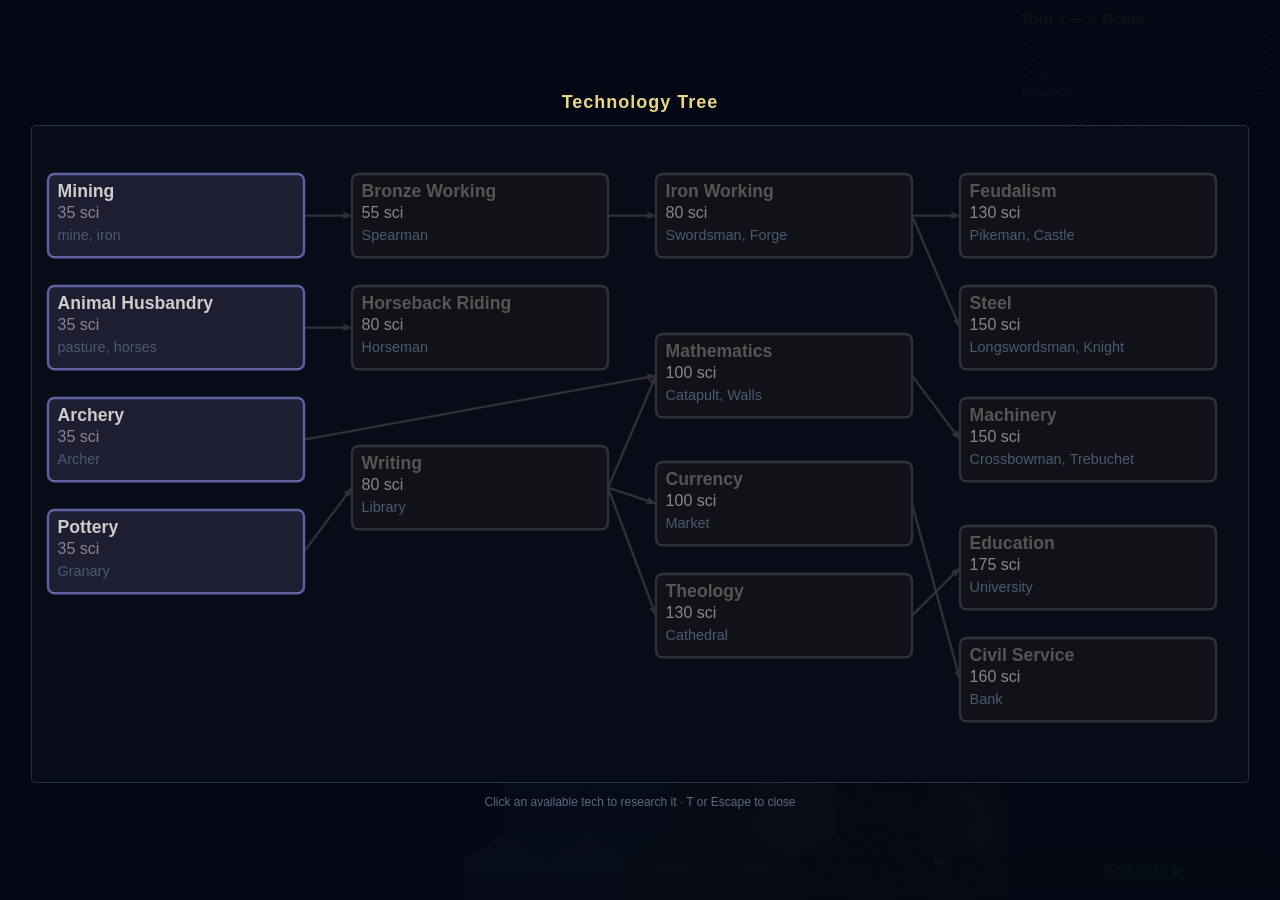
==== civ_lite_html/index.html @ fccb1517 "tech tree" ====
<!DOCTYPE html>
<html lang="en">
<head>
    <meta charset="UTF-8">
    <meta name="viewport" content="width=device-width, initial-scale=1.0">
    <title>Civ Lite</title>
    <style>
        * { margin: 0; padding: 0; box-sizing: border-box; }

        body {
            background: #0a0a1a;
            overflow: hidden;
            font-family: 'Segoe UI', Tahoma, sans-serif;
            display: flex;
            height: 100vh;
            color: #ccc;
        }

        /* ---- Canvas ---- */
        #game-canvas {
            flex: 1;
            display: block;
            cursor: grab;
            min-width: 0;
        }

        /* ---- Sidebar ---- */
        #sidebar {
            width: 272px;
            flex-shrink: 0;
            background: #111827;
            border-left: 1px solid #2a3040;
            display: flex;
            flex-direction: column;
            overflow-y: auto;
            overflow-x: hidden;
        }

        .panel {
            padding: 10px 12px;
            border-bottom: 1px solid #1e2840;
        }

        .panel-title {
            font-size: 13px;
            font-weight: 700;
            color: #e8d48b;
            margin-bottom: 5px;
            letter-spacing: 0.5px;
        }

        .stat-row {
            display: flex;
            justify-content: space-between;
            font-size: 12px;
            margin-bottom: 2px;
            color: #bbb;
        }
        .stat-row span { color: #eee; }

        /* Turn / civ header */
        #turn-label {
            font-size: 15px;
            font-weight: 700;
            color: #e8d48b;
            margin-bottom: 6px;
        }

        /* Progress bar */
        .pbar-wrap {
            background: #1a2030;
            border-radius: 3px;
            height: 7px;
            margin: 3px 0 5px;
            overflow: hidden;
        }
        .pbar-fill {
            height: 100%;
            border-radius: 3px;
            transition: width 0.2s;
        }

        /* Action buttons */
        .action-grid {
            display: grid;
            grid-template-columns: 1fr 1fr;
            gap: 4px;
            margin-top: 6px;
        }

        button {
            background: #1e2d40;
            border: 1px solid #2e4060;
            border-radius: 4px;
            color: #ccc;
            font-size: 12px;
            padding: 5px 8px;
            cursor: pointer;
            text-align: center;
            transition: background 0.15s;
        }
        button:hover:not(:disabled) { background: #2a3f5a; color: #fff; }
        button:disabled { opacity: 0.35; cursor: default; }
        button.primary {
            background: #1e3d1e;
            border-color: #2e5a2e;
            color: #8fe88f;
        }
        button.primary:hover:not(:disabled) { background: #28502a; }
        button.danger {
            background: #3d1e1e;
            border-color: #5a2e2e;
            color: #e88f8f;
        }

        /* End turn */
        #end-turn-btn {
            width: 100%;
            padding: 10px;
            font-size: 14px;
            font-weight: 700;
            background: #1a3a2a;
            border-color: #2a5a3a;
            color: #6ed48a;
            letter-spacing: 0.5px;
        }
        #end-turn-btn:hover { background: #224a34; }

        /* Production list */
        .prod-item {
            display: flex;
            justify-content: space-between;
            align-items: center;
            padding: 4px 6px;
            border-radius: 3px;
            margin-bottom: 2px;
            cursor: pointer;
            font-size: 12px;
            background: #161e2e;
            border: 1px solid transparent;
        }
        .prod-item:hover { background: #1e2a40; border-color: #3a4a60; }
        .prod-item.active { border-color: #e8d48b; background: #1e2820; }
        .prod-item .cost { color: #e8d48b; font-size: 11px; }

        /* Messages */
        #msg-text {
            font-size: 12px;
            color: #e8c87a;
            line-height: 1.5;
        }

        /* Tooltip */
        #tooltip {
            position: fixed;
            background: rgba(0,0,0,0.85);
            color: #eee;
            font-size: 12px;
            padding: 5px 9px;
            border-radius: 4px;
            border: 1px solid #444;
            pointer-events: none;
            display: none;
            white-space: pre;
            line-height: 1.6;
            z-index: 10;
        }

        /* Hidden utility */
        .hidden { display: none !important; }

        /* Separator label */
        .section-label {
            font-size: 10px;
            text-transform: uppercase;
            letter-spacing: 0.8px;
            color: #5a6a80;
            margin: 4px 0 3px;
        }

        /* Civ color dot */
        .civ-dot {
            display: inline-block;
            width: 8px; height: 8px;
            border-radius: 50%;
            margin-right: 5px;
            vertical-align: middle;
        }

        #seed-row {
            display: flex; gap: 5px; align-items: center; margin-top: 6px;
        }
        #seed-input {
            width: 60px; background: rgba(0,0,0,0.4); border: 1px solid #333;
            border-radius: 3px; color: #eee; font-size: 11px; padding: 2px 5px;
        }
        #new-map-btn { font-size: 11px; padding: 3px 6px; }

        /* Scrollable list inside panel */
        .scroll-list { max-height: 180px; overflow-y: auto; }

        /* Tech tree overlay */
        #tech-overlay {
            position: fixed; inset: 0; z-index: 200;
            background: rgba(5,8,20,0.96);
            display: flex; align-items: center; justify-content: center;
            flex-direction: column;
        }
        #tech-overlay.hidden { display: none; }
        #tech-overlay-inner { display: flex; flex-direction: column; align-items: center; gap: 12px; }
        #tech-overlay-title { color: #e8d48b; font-size: 18px; font-weight: 700; letter-spacing: 1px; }
        #tech-overlay-hint { color: #5a6a80; font-size: 12px; }
        #tech-tree-canvas { border: 1px solid #2a3040; border-radius: 4px; cursor: pointer; }
    </style>
</head>
<body>

<canvas id="game-canvas"></canvas>

<div id="tech-overlay" class="hidden">
    <div id="tech-overlay-inner">
        <div id="tech-overlay-title">Technology Tree</div>
        <canvas id="tech-tree-canvas"></canvas>
        <div id="tech-overlay-hint">Click an available tech to research it · T or Escape to close</div>
    </div>
</div>

<!-- ============================================================ -->
<!-- Sidebar                                                       -->
<!-- ============================================================ -->
<aside id="sidebar">

    <!-- Civ / turn info -->
    <div class="panel" id="civ-panel">
        <div id="turn-label">Turn 1</div>
        <div class="stat-row">
            Gold <span id="stat-gold">0</span>
        </div>
        <div class="stat-row">
            Science <span id="stat-sci">0</span>
        </div>
        <div class="stat-row">
            Culture <span id="stat-culture">0</span>
        </div>
        <div style="margin-top:6px">
            <div class="stat-row">
                Research: <span id="stat-research">—</span>
            </div>
            <div class="pbar-wrap">
                <div class="pbar-fill" id="research-bar" style="width:0%;background:#5080d0"></div>
            </div>
        </div>
        <!-- New map controls -->
        <div id="seed-row">
            <label style="font-size:11px;color:#5a6a80">Seed</label>
            <input id="seed-input" type="number" value="0">
            <button id="new-map-btn">New Game</button>
        </div>
    </div>

    <!-- Selected unit -->
    <div class="panel hidden" id="unit-panel">
        <div class="panel-title" id="unit-title">Unit</div>
        <div class="stat-row">HP <span id="unit-hp"></span></div>
        <div class="pbar-wrap">
            <div class="pbar-fill" id="unit-hp-bar" style="width:100%;background:#4c4"></div>
        </div>
        <div class="stat-row">Moves <span id="unit-moves"></span></div>
        <div class="stat-row">XP <span id="unit-xp"></span></div>
        <div class="stat-row hidden" id="unit-build-row">Building <span id="unit-build"></span></div>
        <div class="action-grid" id="unit-actions"></div>
    </div>

    <!-- Selected city -->
    <div class="panel hidden" id="city-panel">
        <div class="panel-title" id="city-title">City</div>
        <div class="stat-row">Population <span id="city-pop"></span></div>
        <div class="stat-row">HP <span id="city-hp"></span></div>
        <div class="pbar-wrap">
            <div class="pbar-fill" id="city-hp-bar" style="width:100%;background:#5080d0"></div>
        </div>
        <div class="stat-row">Food <span id="city-food"></span></div>
        <div class="pbar-wrap">
            <div class="pbar-fill" id="city-food-bar" style="width:0%;background:#4c4"></div>
        </div>
        <div style="margin-top:6px">
            <div class="stat-row">Yields: <span id="city-yields"></span></div>
        </div>
        <div style="margin-top:8px">
            <div class="section-label">Production</div>
            <div id="city-production-info" style="font-size:12px;color:#bbb;margin-bottom:4px"></div>
            <div class="scroll-list" id="production-list"></div>
        </div>
        <div style="margin-top:6px">
            <div class="section-label">Buildings</div>
            <div id="city-buildings" style="font-size:11px;color:#8a9aaa;line-height:1.6"></div>
        </div>
    </div>

    <!-- Messages -->
    <div class="panel hidden" id="msg-panel">
        <div class="section-label">Event</div>
        <div id="msg-text"></div>
    </div>

    <!-- Spacer -->
    <div style="flex:1"></div>

    <!-- End turn -->
    <div class="panel">
        <button id="end-turn-btn">End Turn ▶</button>
    </div>

</aside>

<div id="tooltip"></div>

<!-- ============================================================ -->
<!-- Scripts                                                       -->
<!-- ============================================================ -->
<script src="js/hex.js"></script>
<script src="js/mapgen.js"></script>
<script src="js/state.js"></script>
<script src="js/game.js"></script>
<script>
// ============================================================
// Bootstrap
// ============================================================

const SIDEBAR_W = 272;

// Tech tree layout constants
const TECH_POSITIONS = {
    mining:           { x:10,  y:30  },
    animal_husbandry: { x:10,  y:100 },
    archery:          { x:10,  y:170 },
    pottery:          { x:10,  y:240 },
    bronze_working:   { x:200, y:30  },
    horseback_riding: { x:200, y:100 },
    writing:          { x:200, y:200 },
    iron_working:     { x:390, y:30  },
    mathematics:      { x:390, y:130 },
    currency:         { x:390, y:210 },
    theology:         { x:390, y:280 },
    feudalism:        { x:580, y:30  },
    steel:            { x:580, y:100 },
    machinery:        { x:580, y:170 },
    education:        { x:580, y:250 },
    civil_service:    { x:580, y:320 },
};
const CARD_W = 160, CARD_H = 52;
const TREE_W = 760, TREE_H = 410;

const canvas  = document.getElementById('game-canvas');
canvas.width  = window.innerWidth - SIDEBAR_W;
canvas.height = window.innerHeight;

// Game + renderer instances
let game, renderer;
let _rendererReady = false;

// Selection state
let sel = { unit: null, city: null, reachable: new Map(), attackable: new Set() };

// Last combat/event message
let lastMsg = '';

// ============================================================
// Init / New Game
// ============================================================

function initGame(seed) {
    game = new Game({ seed });
    if (!_rendererReady) {
        renderer = new HexRenderer(canvas, PLAYER_COLORS);
        renderer.onClick = handleClick;
        renderer.onHover = handleHover;
        _rendererReady = true;
    }
    renderer.loadTiles(game.tiles);
    renderer.knownTechs = game.currentCiv().techsResearched;
    deselect();
    updateSidebar();
    renderer.draw();
}

// Start with a random seed each page load
const _startSeed = Math.floor(Math.random() * 1_000_000);
document.getElementById('seed-input').value = _startSeed;
initGame(_startSeed);

document.getElementById('new-map-btn').addEventListener('click', () => {
    const seed = parseInt(document.getElementById('seed-input').value, 10) || 0;
    initGame(seed);
});
document.getElementById('seed-input').addEventListener('keydown', e => {
    if (e.key === 'Enter') document.getElementById('new-map-btn').click();
});

window.addEventListener('resize', () => {
    canvas.width  = window.innerWidth - SIDEBAR_W;
    canvas.height = window.innerHeight;
    renderer.draw();
});

// ============================================================
// Selection helpers
// ============================================================

function selectUnit(unit) {
    sel.unit      = unit;
    sel.city      = null;
    sel.reachable = getReachableTiles(unit, game.tiles, game.turn);
    sel.attackable= getAttackableTiles(unit, game.tiles);
    renderer.setOverlays({
        reachable:  sel.reachable,
        attackable: sel.attackable,
        selected:   `${unit.q},${unit.r}`,
    });
    closeTechTree();
}

function selectCity(city) {
    sel.unit      = null;
    sel.city      = city;
    sel.reachable = new Map();
    sel.attackable= new Set();
    renderer.setOverlays({ selected: `${city.q},${city.r}` });
    closeTechTree();
}

function deselect() {
    sel.unit      = null;
    sel.city      = null;
    sel.reachable = new Map();
    sel.attackable= new Set();
    renderer.clearOverlays();
    document.getElementById('unit-panel').classList.add('hidden');
    document.getElementById('city-panel').classList.add('hidden');
    closeTechTree();
    // Open tech tree if civ has no current research
    const civ = game.currentCiv();
    if (!civ.currentResearch && availableTechs(civ.techsResearched).length > 0) {
        openTechTree();
    }
}

// ============================================================
// Click handler
// ============================================================

function handleClick(tile) {
    if (!tile) { deselect(); renderer.draw(); updateSidebar(); return; }

    const key = `${tile.q},${tile.r}`;
    const civ = game.currentCiv();

    // If a unit is selected: move or attack
    if (sel.unit) {
        if (sel.reachable.has(key)) {
            game.moveUnit(sel.unit, tile.q, tile.r, sel.reachable.get(key));
            if (sel.unit.movesLeft === 0) {
                deselect();
            } else {
                selectUnit(sel.unit); // recompute reachable from new position
            }
            renderer.draw();
            updateSidebar();
            return;
        }
        if (sel.attackable.has(key)) {
            const msg = game.doAttack(sel.unit, tile.q, tile.r);
            showMessage(msg);
            deselect();
            renderer.draw();
            updateSidebar();
            return;
        }
    }

    // Select own unit or city
    const unit = tile.unit ?? tile.civilian;
    if (unit && unit.owner === game.currentPlayer) {
        selectUnit(unit);
        updateSidebar();
        renderer.draw();
        return;
    }
    if (tile.city && tile.city.owner === game.currentPlayer) {
        selectCity(tile.city);
        updateSidebar();
        renderer.draw();
        return;
    }

    // Click empty / enemy tile → deselect
    deselect();
    renderer.draw();
    updateSidebar();
}

// ============================================================
// Hover tooltip
// ============================================================

const tooltip = document.getElementById('tooltip');

function handleHover(tile, e) {
    if (!tile || !e) { tooltip.style.display = 'none'; return; }

    const lines = [];
    const t = tile.terrain.charAt(0).toUpperCase() + tile.terrain.slice(1);
    lines.push(t + (tile.resource ? ` · ${tile.resource}` : '')
                 + (tile.improvement ? ` · ${tile.improvement}` : ''));
    if (tile.owner !== null) lines.push(`Owner: ${game.civs[tile.owner]?.name ?? '?'}`);
    if (tile.city) lines.push(`City: ${tile.city.name} (HP ${tile.city.hp}/50)`);
    const u = tile.unit ?? tile.civilian;
    if (u) lines.push(`Unit: ${u.name} HP ${u.hp}/${u.hpMax}  Moves ${u.movesLeft}`);
    lines.push(`(${tile.q}, ${tile.r})`);

    tooltip.textContent = lines.join('\n');
    tooltip.style.display = 'block';
    tooltip.style.left = (e.clientX + 14) + 'px';
    tooltip.style.top  = (e.clientY + 14) + 'px';
}

// ============================================================
// Sidebar rendering
// ============================================================

function updateSidebar() {
    const civ = game.currentCiv();

    // Turn / civ label
    const dot = `<span class="civ-dot" style="background:${PLAYER_COLORS[civ.playerIndex]}"></span>`;
    document.getElementById('turn-label').innerHTML =
        `Turn ${game.turn} — ${dot}${civ.name}`;

    // Stats
    document.getElementById('stat-gold').textContent    = civ.gold;
    document.getElementById('stat-sci').textContent     = civ.science;
    document.getElementById('stat-culture').textContent = civ.culture;

    // Research bar
    if (civ.currentResearch) {
        const tech = TECH_DEFS[civ.currentResearch];
        const pct  = Math.min(100, Math.round(civ.science / tech.science_cost * 100));
        document.getElementById('stat-research').textContent = `${tech.name} (${civ.science}/${tech.science_cost})`;
        document.getElementById('research-bar').style.width = pct + '%';
    } else {
        document.getElementById('stat-research').textContent = '—';
        document.getElementById('research-bar').style.width = '0%';
    }

    // Entity panels
    if (sel.unit) {
        renderUnitPanel(sel.unit, civ);
        document.getElementById('city-panel').classList.add('hidden');
    } else if (sel.city) {
        renderCityPanel(sel.city, civ);
        document.getElementById('unit-panel').classList.add('hidden');
    } else {
        document.getElementById('unit-panel').classList.add('hidden');
        document.getElementById('city-panel').classList.add('hidden');
    }
}

// ---- Unit panel ----

function renderUnitPanel(unit, civ) {
    const panel = document.getElementById('unit-panel');
    panel.classList.remove('hidden');

    const defn = UNIT_DEFS[unit.unitType];
    document.getElementById('unit-title').textContent = unit.name;
    document.getElementById('unit-hp').textContent    = `${unit.hp}/${unit.hpMax}`;
    document.getElementById('unit-moves').textContent = `${unit.movesLeft}/${defn.moves}`;
    document.getElementById('unit-xp').textContent    = unit.xp;

    // HP bar colour
    const hpPct = unit.hp / unit.hpMax * 100;
    const bar   = document.getElementById('unit-hp-bar');
    bar.style.width  = hpPct + '%';
    bar.style.background = hpPct > 60 ? '#4c4' : hpPct > 30 ? '#cc4' : '#c44';

    // Build info
    const buildRow = document.getElementById('unit-build-row');
    if (unit.buildingImprovement) {
        buildRow.classList.remove('hidden');
        document.getElementById('unit-build').textContent =
            `${unit.buildingImprovement} (${unit.buildTurnsLeft}t)`;
    } else {
        buildRow.classList.add('hidden');
    }

    // Action buttons
    const actions = document.getElementById('unit-actions');
    actions.innerHTML = '';

    const addBtn = (label, cb, cls = '', disabled = false) => {
        const btn = document.createElement('button');
        btn.textContent = label;
        if (cls) btn.className = cls;
        btn.disabled = disabled;
        btn.addEventListener('click', cb);
        actions.appendChild(btn);
    };

    const hasMoves = unit.movesLeft > 0;

    if (!unit.isCivilian) {
        // Fortify
        addBtn(unit.fortified ? 'Fortified' : 'Fortify', () => {
            unit.fortified  = true;
            unit.fortifyBonus = Math.min(0.5, unit.fortifyBonus + 0.25);
            unit.movesLeft  = 0;
            deselect();
            renderer.draw();
            updateSidebar();
        }, '', !hasMoves || unit.fortified);

        // Heal / skip
        addBtn(unit.healing ? 'Healing' : 'Heal', () => {
            unit.healing   = true;
            unit.movesLeft = 0;
            deselect();
            renderer.draw();
            updateSidebar();
        }, '', !hasMoves || unit.healing);

        // Upgrade
        const upgPath = UNIT_UPGRADES[unit.unitType];
        if (upgPath) {
            const [toType, gCost] = upgPath;
            const tdef    = UNIT_DEFS[toType];
            const techOk  = !tdef.requires_tech || civ.techsResearched.has(tdef.requires_tech);
            const resOk   = !tdef.requires_resource ||
                [...game.tiles.values()].some(t => t.resource === tdef.requires_resource && t.owner === unit.owner);
            const canUpg  = hasMoves && techOk && resOk && civ.gold >= gCost;
            addBtn(`Upgrade (${gCost}g)`, () => {
                const [ok, msg] = game.upgradeUnit(unit);
                if (ok) { selectUnit(unit); renderer.draw(); }
                showMessage(msg);
                updateSidebar();
            }, '', !canUpg);
        }
    }

    // Settler: found city
    if (unit.unitType === 'settler') {
        const [canFound, why] = game.canFoundCity(unit);
        addBtn('Found City', () => {
            const [ok] = game.canFoundCity(unit);
            if (ok) {
                game.foundCity(unit);
                deselect();
                renderer.draw();
                updateSidebar();
            }
        }, 'primary', !hasMoves || !canFound);
    }

    // Worker: build improvements
    if (unit.unitType === 'worker' && hasMoves) {
        const tile = game.tiles.get(`${unit.q},${unit.r}`);
        for (const [key, imp] of Object.entries(IMPROVEMENT_DEFS)) {
            const terrainOk = imp.valid_terrain.includes(tile?.terrain);
            const goldMineOk = key === 'mine' && tile?.resource === 'gold'
                && (tile.terrain === 'grassland' || tile.terrain === 'plains');
            if (!terrainOk && !goldMineOk) continue;
            if (key === 'pasture' && tile?.resource !== 'horses') continue;
            const needsTech = imp.requires_tech && !civ.techsResearched.has(imp.requires_tech);
            addBtn(`Build ${imp.name}`, () => {
                game.startImprovement(unit, key);
                deselect();
                renderer.draw();
                updateSidebar();
            }, '', needsTech);
        }
    }

    // Skip (consume moves)
    addBtn('Skip', () => {
        unit.movesLeft = 0;
        deselect();
        renderer.draw();
        updateSidebar();
    }, '', !hasMoves);
}

// ---- City panel ----

function renderCityPanel(city, civ) {
    const panel = document.getElementById('city-panel');
    panel.classList.remove('hidden');

    document.getElementById('city-title').textContent = city.name;
    document.getElementById('city-pop').textContent   = city.population;
    document.getElementById('city-hp').textContent    = `${city.hp}/50`;
    document.getElementById('city-hp-bar').style.width = (city.hp / 50 * 100) + '%';

    const threshold = city.foodGrowthThreshold;
    document.getElementById('city-food').textContent =
        `${city.foodStored}/${threshold}`;
    document.getElementById('city-food-bar').style.width =
        Math.min(100, city.foodStored / threshold * 100) + '%';

    const yields = computeCityYields(city, game.tiles, civ);
    document.getElementById('city-yields').textContent =
        `🌾${yields.food} ⚙️${yields.prod} 💰${yields.gold} 🔬${yields.science}`;

    // Current production
    const prodInfo = document.getElementById('city-production-info');
    if (city.productionQueue.length) {
        const cur  = city.productionQueue[0];
        const cost = getItemCost(cur);
        const name = (UNIT_DEFS[cur] ?? BUILDING_DEFS[cur])?.name ?? cur;
        prodInfo.textContent = `${name}: ${city.productionProgress}/${cost} (${yields.prod}⚙/t)`;
    } else {
        prodInfo.textContent = 'Nothing queued';
    }

    // Production list
    renderProductionList(city, civ);

    // Buildings
    const bList = document.getElementById('city-buildings');
    bList.textContent = city.buildings
        .map(b => BUILDING_DEFS[b]?.name ?? b).join(', ') || '—';
}

function renderProductionList(city, civ) {
    const list = document.getElementById('production-list');
    list.innerHTML = '';

    const buildable = [];

    // Units
    for (const [key, defn] of Object.entries(UNIT_DEFS)) {
        if (defn.requires_tech && !civ.techsResearched.has(defn.requires_tech)) continue;
        if (defn.requires_resource) {
            const has = [...game.tiles.values()].some(
                t => t.resource === defn.requires_resource && t.owner === city.owner);
            if (!has) continue;
        }
        buildable.push({ key, name: defn.name, cost: defn.prod_cost, category: 'unit' });
    }

    // Buildings
    for (const [key, defn] of Object.entries(BUILDING_DEFS)) {
        if (city.buildings.includes(key)) continue;
        if (defn.requires_tech && !civ.techsResearched.has(defn.requires_tech)) continue;
        buildable.push({ key, name: defn.name, cost: defn.prod_cost, category: 'building' });
    }

    buildable.sort((a, b) => a.cost - b.cost);

    for (const item of buildable) {
        const el = document.createElement('div');
        el.className = 'prod-item' + (city.productionQueue[0] === item.key ? ' active' : '');
        el.innerHTML = `<span>${item.name}</span><span class="cost">${item.cost}⚙</span>`;
        el.addEventListener('click', () => {
            city.productionQueue = [item.key];
            city.productionProgress = 0;
            renderCityPanel(city, civ);
        });
        list.appendChild(el);
    }
}

// ---- Tech Tree Overlay ----

function openTechTree() {
    const overlay = document.getElementById('tech-overlay');
    overlay.classList.remove('hidden');
    const tc = document.getElementById('tech-tree-canvas');
    const maxW = Math.min(window.innerWidth - 40, TREE_W * 2);
    const scale = Math.min(1.6, maxW / TREE_W);
    tc.width  = Math.round(TREE_W  * scale);
    tc.height = Math.round(TREE_H  * scale);
    tc._treeScale = scale;
    drawTechTree(tc, game.currentCiv());
}

function closeTechTree() {
    document.getElementById('tech-overlay').classList.add('hidden');
}

function drawTechTree(tc, civ) {
    const scale = tc._treeScale ?? 1;
    const ctx = tc.getContext('2d');
    ctx.clearRect(0, 0, tc.width, tc.height);
    ctx.fillStyle = '#080c18';
    ctx.fillRect(0, 0, tc.width, tc.height);
    ctx.save();
    ctx.scale(scale, scale);

    // Draw arrows behind cards
    for (const [key, defn] of Object.entries(TECH_DEFS)) {
        const toPos = TECH_POSITIONS[key];
        if (!toPos) continue;
        for (const preKey of defn.prerequisites) {
            const fromPos = TECH_POSITIONS[preKey];
            if (!fromPos) continue;
            const bothDone = civ.techsResearched.has(key) && civ.techsResearched.has(preKey);
            const preDone  = civ.techsResearched.has(preKey);
            const color = bothDone ? '#4ab44a' : preDone ? '#6060c0' : '#303038';
            _drawArrow(ctx,
                fromPos.x + CARD_W, fromPos.y + CARD_H / 2,
                toPos.x,            toPos.y   + CARD_H / 2,
                color);
        }
    }

    // Draw cards
    for (const [key, defn] of Object.entries(TECH_DEFS)) {
        const pos = TECH_POSITIONS[key];
        if (!pos) continue;
        const researched = civ.techsResearched.has(key);
        const isCurrent  = civ.currentResearch === key;
        const prereqsMet = defn.prerequisites.every(p => civ.techsResearched.has(p));
        const available  = !researched && prereqsMet;

        let bg, border, textColor;
        if (researched)     { bg='#1a3a1a'; border='#4ab44a'; textColor='#90e090'; }
        else if (isCurrent) { bg='#1a1a3a'; border='#8080d8'; textColor='#b0b0ff'; }
        else if (available) { bg='#1e1e32'; border='#6060a0'; textColor='#cccccc'; }
        else                { bg='#111118'; border='#303038'; textColor='#555555'; }

        ctx.fillStyle = bg;
        ctx.strokeStyle = border;
        ctx.lineWidth = 1.5;
        _roundRect(ctx, pos.x, pos.y, CARD_W, CARD_H, 4);
        ctx.fill(); ctx.stroke();

        ctx.fillStyle = textColor;
        ctx.font = `bold 11px sans-serif`;
        ctx.textBaseline = 'top';
        ctx.fillText(defn.name, pos.x + 6, pos.y + 6);

        ctx.font = `10px sans-serif`;
        ctx.fillStyle = researched ? '#4ab44a' : isCurrent ? '#8080d8' : '#888';
        let costStr;
        if (researched) costStr = 'Done';
        else if (isCurrent) costStr = `${civ.science} / ${defn.science_cost} sci`;
        else costStr = `${defn.science_cost} sci`;
        ctx.fillText(costStr, pos.x + 6, pos.y + 20);

        const unlocks = [
            ...defn.unlocks_units.map(u => UNIT_DEFS[u]?.name ?? u),
            ...defn.unlocks_buildings.map(b => BUILDING_DEFS[b]?.name ?? b),
            ...(defn.unlocks_improvements ?? []),
            ...(defn.reveals_resources ?? []),
        ].join(', ');
        if (unlocks) {
            ctx.font = `9px sans-serif`;
            ctx.fillStyle = researched ? '#3a7a3a' : '#4a5a70';
            const maxPx = CARD_W - 12;
            let text = unlocks;
            while (ctx.measureText(text).width > maxPx && text.length > 0)
                text = text.slice(0, -1);
            if (text !== unlocks) text += '…';
            ctx.fillText(text, pos.x + 6, pos.y + 34);
        }
    }

    ctx.restore();
}

function _drawArrow(ctx, x1, y1, x2, y2, color) {
    ctx.strokeStyle = color;
    ctx.fillStyle   = color;
    ctx.lineWidth   = 1.5;
    ctx.beginPath(); ctx.moveTo(x1, y1); ctx.lineTo(x2, y2); ctx.stroke();
    const angle = Math.atan2(y2 - y1, x2 - x1);
    const size  = 6;
    ctx.beginPath();
    ctx.moveTo(x2, y2);
    ctx.lineTo(x2 - size * Math.cos(angle - 0.4), y2 - size * Math.sin(angle - 0.4));
    ctx.lineTo(x2 - size * Math.cos(angle + 0.4), y2 - size * Math.sin(angle + 0.4));
    ctx.closePath(); ctx.fill();
}

function _roundRect(ctx, x, y, w, h, r) {
    ctx.beginPath();
    ctx.moveTo(x + r, y);
    ctx.lineTo(x + w - r, y); ctx.arcTo(x+w, y, x+w, y+r, r);
    ctx.lineTo(x+w, y+h-r);  ctx.arcTo(x+w, y+h, x+w-r, y+h, r);
    ctx.lineTo(x+r, y+h);    ctx.arcTo(x, y+h, x, y+h-r, r);
    ctx.lineTo(x, y+r);      ctx.arcTo(x, y, x+r, y, r);
    ctx.closePath();
}

document.getElementById('tech-tree-canvas').addEventListener('click', e => {
    const tc    = e.currentTarget;
    const scale = tc._treeScale ?? 1;
    const rect  = tc.getBoundingClientRect();
    const mx    = (e.clientX - rect.left) / scale;
    const my    = (e.clientY - rect.top)  / scale;
    const civ   = game.currentCiv();

    for (const [key, pos] of Object.entries(TECH_POSITIONS)) {
        if (mx >= pos.x && mx <= pos.x + CARD_W && my >= pos.y && my <= pos.y + CARD_H) {
            const defn = TECH_DEFS[key];
            const prereqsMet = defn.prerequisites.every(p => civ.techsResearched.has(p));
            if (!civ.techsResearched.has(key) && prereqsMet) {
                civ.currentResearch = key;
                closeTechTree();
                updateSidebar();
            } else {
                drawTechTree(tc, civ);
            }
            break;
        }
    }
});

// ============================================================
// Messages
// ============================================================

function showMessage(msg) {
    if (!msg) return;
    lastMsg = msg;
    const panel = document.getElementById('msg-panel');
    panel.classList.remove('hidden');
    document.getElementById('msg-text').textContent = msg;
}

function clearMessages() {
    document.getElementById('msg-panel').classList.add('hidden');
    lastMsg = '';
}

// ============================================================
// End Turn
// ============================================================

document.getElementById('end-turn-btn').addEventListener('click', doEndTurn);

document.addEventListener('keydown', e => {
    if (e.target.tagName === 'INPUT') return;

    const unit = sel.unit;

    switch (e.key) {
        case 'Enter':
            doEndTurn();
            break;

        case 'Escape':
            closeTechTree();
            deselect(); renderer.draw(); updateSidebar();
            break;

        case 't': case 'T': {
            const _overlay = document.getElementById('tech-overlay');
            if (_overlay.classList.contains('hidden')) openTechTree();
            else closeTechTree();
            break;
        }

        // Settler
        case 'f': case 'F':
            if (unit?.unitType === 'settler') {
                const [ok, msg] = game.canFoundCity(unit);
                if (ok) { game.foundCity(unit); deselect(); renderer.draw(); updateSidebar(); }
                else showMessage(msg);
            }
            break;

        // Worker
        case 'm': case 'M':
            if (unit?.unitType === 'worker') {
                game.startImprovement(unit, 'mine');
                deselect(); renderer.draw(); updateSidebar();
            }
            break;
        case 'a': case 'A':
            if (unit?.unitType === 'worker') {
                game.startImprovement(unit, 'farm');
                deselect(); renderer.draw(); updateSidebar();
            }
            break;
        case 'p': case 'P':
            if (unit?.unitType === 'worker') {
                game.startImprovement(unit, 'pasture');
                deselect(); renderer.draw(); updateSidebar();
            }
            break;

        // Military
        case 'k': case 'K':
            if (unit && !unit.isCivilian && unit.movesLeft > 0) {
                unit.fortified = true; unit.movesLeft = 0;
                deselect(); renderer.draw(); updateSidebar();
            }
            break;
        case 'h': case 'H':
            if (unit && !unit.isCivilian && unit.movesLeft > 0) {
                unit.healing = true; unit.movesLeft = 0;
                deselect(); renderer.draw(); updateSidebar();
            }
            break;
        case 'u': case 'U':
            if (unit && !unit.isCivilian) {
                const [ok, msg] = game.upgradeUnit(unit);
                if (ok) { selectUnit(unit); renderer.draw(); }
                showMessage(msg);
                updateSidebar();
            }
            break;

        // Arrow key pan
        case 'ArrowLeft':  renderer.offsetX += 40; renderer.draw(); e.preventDefault(); break;
        case 'ArrowRight': renderer.offsetX -= 40; renderer.draw(); e.preventDefault(); break;
        case 'ArrowUp':    renderer.offsetY += 40; renderer.draw(); e.preventDefault(); break;
        case 'ArrowDown':  renderer.offsetY -= 40; renderer.draw(); e.preventDefault(); break;
    }
});

function doEndTurn() {
    clearMessages();
    deselect();

    // Save civ BEFORE endTurn advances currentPlayer
    const prevCiv = game.currentCiv();
    game.endTurn();
    prevCiv.researchJustCompleted = false;

    // Show messages that were generated during the turn that just ended
    if (prevCiv.pendingMessages.length) {
        showMessage(prevCiv.pendingMessages.join('\n'));
        prevCiv.pendingMessages = [];
    }

    // Skip CPU turns (placeholder — AI will process these in Prompt 6)
    while (game.currentCiv().isCpu && !game.winner) {
        game.endTurn();
    }

    renderer.knownTechs = game.currentCiv().techsResearched;

    // Prompt for research if the now-active human civ has nothing queued
    const civ = game.currentCiv();
    const hasTechs = availableTechs(civ.techsResearched).length > 0;
    if (!civ.currentResearch && hasTechs) {
        openTechTree();
    } else {
        closeTechTree();
    }

    renderer.draw();
    updateSidebar();
}
</script>
</body>
</html>
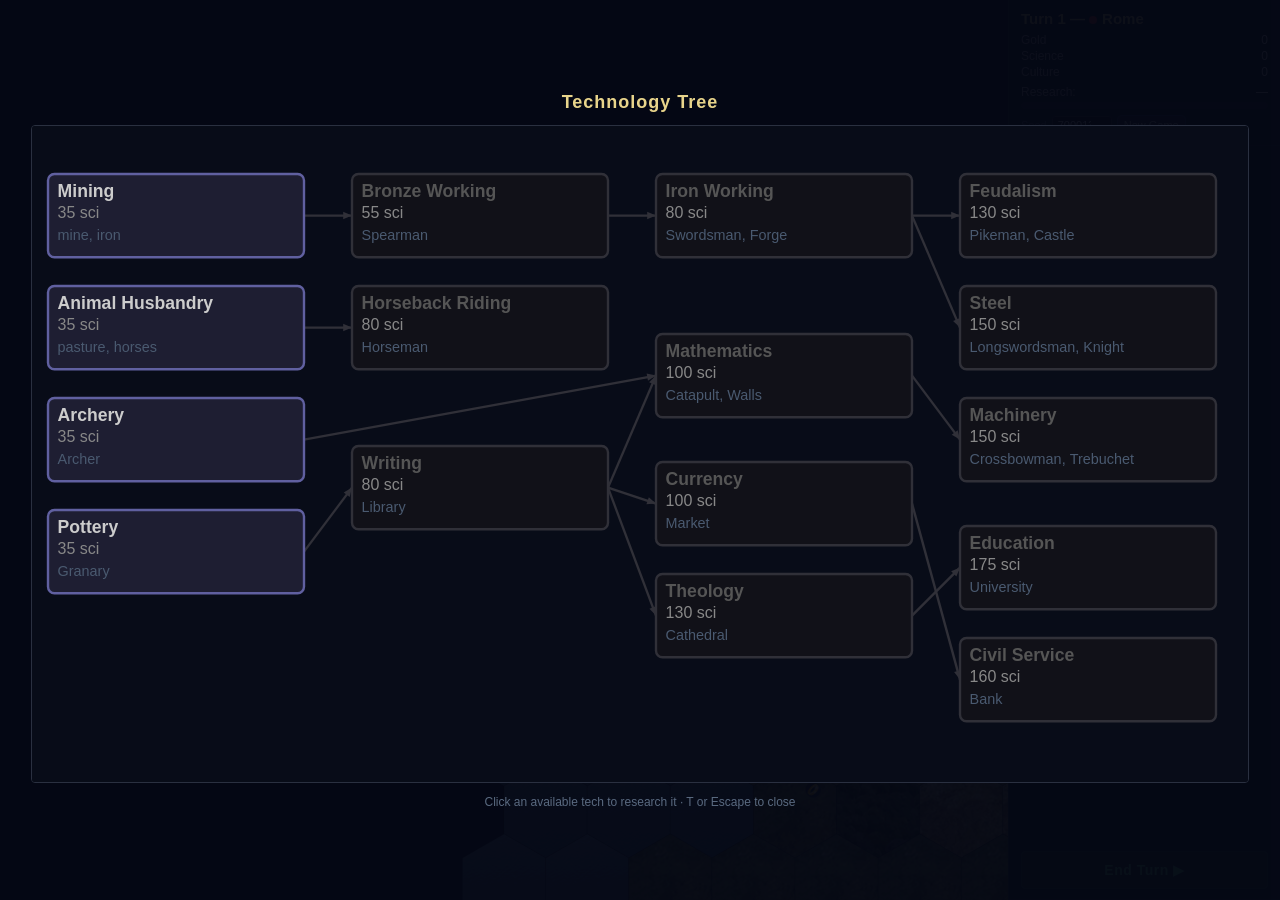
==== commit cf512751: "js beta v0.95 (ai)" ====
--- a/civ_lite_html/index.html
+++ b/civ_lite_html/index.html
@@ -322,6 +322,7 @@
 <script src="js/mapgen.js"></script>
 <script src="js/state.js"></script>
 <script src="js/game.js"></script>
+<script src="js/ai.js"></script>
 <script>
 // ============================================================
 // Bootstrap
@@ -1034,8 +1035,10 @@
         prevCiv.pendingMessages = [];
     }
 
-    // Skip CPU turns (placeholder — AI will process these in Prompt 6)
+    // Run CPU turns
     while (game.currentCiv().isCpu && !game.winner) {
+        const cpuCiv = game.currentCiv();
+        aiTakeTurn(game, cpuCiv);
         game.endTurn();
     }
 
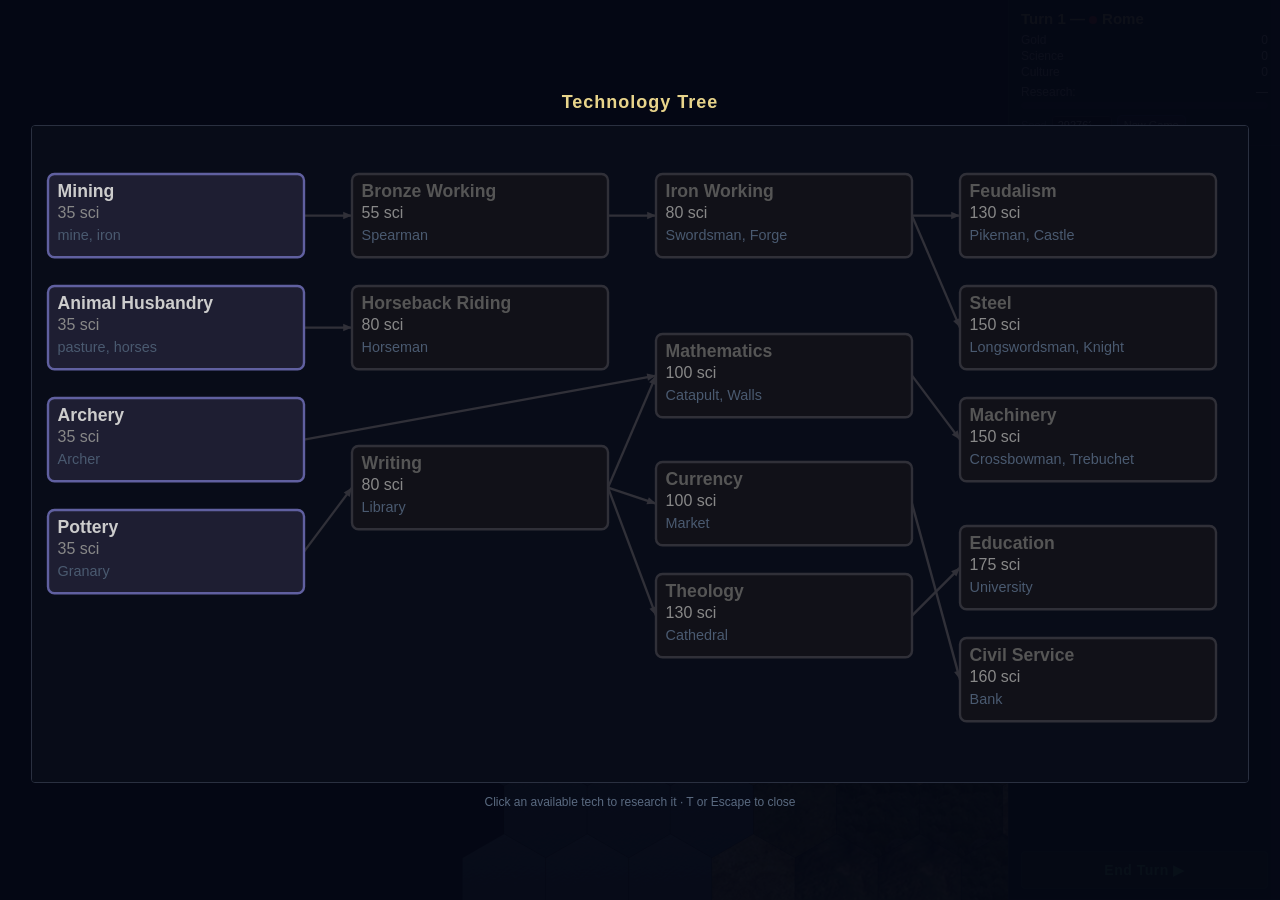
==== commit f56b1b61: "js beta 0.97 major bug fix" ====
--- a/civ_lite_html/index.html
+++ b/civ_lite_html/index.html
@@ -620,14 +620,15 @@
             updateSidebar();
         }, '', !hasMoves || unit.fortified);
 
-        // Heal / skip
+        // Heal / skip — requires full movement (unit must not have moved this turn)
+        const canHeal = unit.movesLeft === defn.moves && !unit.healing;
         addBtn(unit.healing ? 'Healing' : 'Heal', () => {
             unit.healing   = true;
             unit.movesLeft = 0;
             deselect();
             renderer.draw();
             updateSidebar();
-        }, '', !hasMoves || unit.healing);
+        }, '', !canHeal);
 
         // Upgrade
         const upgPath = UNIT_UPGRADES[unit.unitType];
@@ -749,6 +750,7 @@
 
     // Buildings
     for (const [key, defn] of Object.entries(BUILDING_DEFS)) {
+        if (key === 'palace') continue;
         if (city.buildings.includes(key)) continue;
         if (defn.requires_tech && !civ.techsResearched.has(defn.requires_tech)) continue;
         buildable.push({ key, name: defn.name, cost: defn.prod_cost, category: 'building' });
@@ -998,7 +1000,7 @@
             }
             break;
         case 'h': case 'H':
-            if (unit && !unit.isCivilian && unit.movesLeft > 0) {
+            if (unit && !unit.isCivilian && unit.movesLeft === UNIT_DEFS[unit.unitType].moves) {
                 unit.healing = true; unit.movesLeft = 0;
                 deselect(); renderer.draw(); updateSidebar();
             }
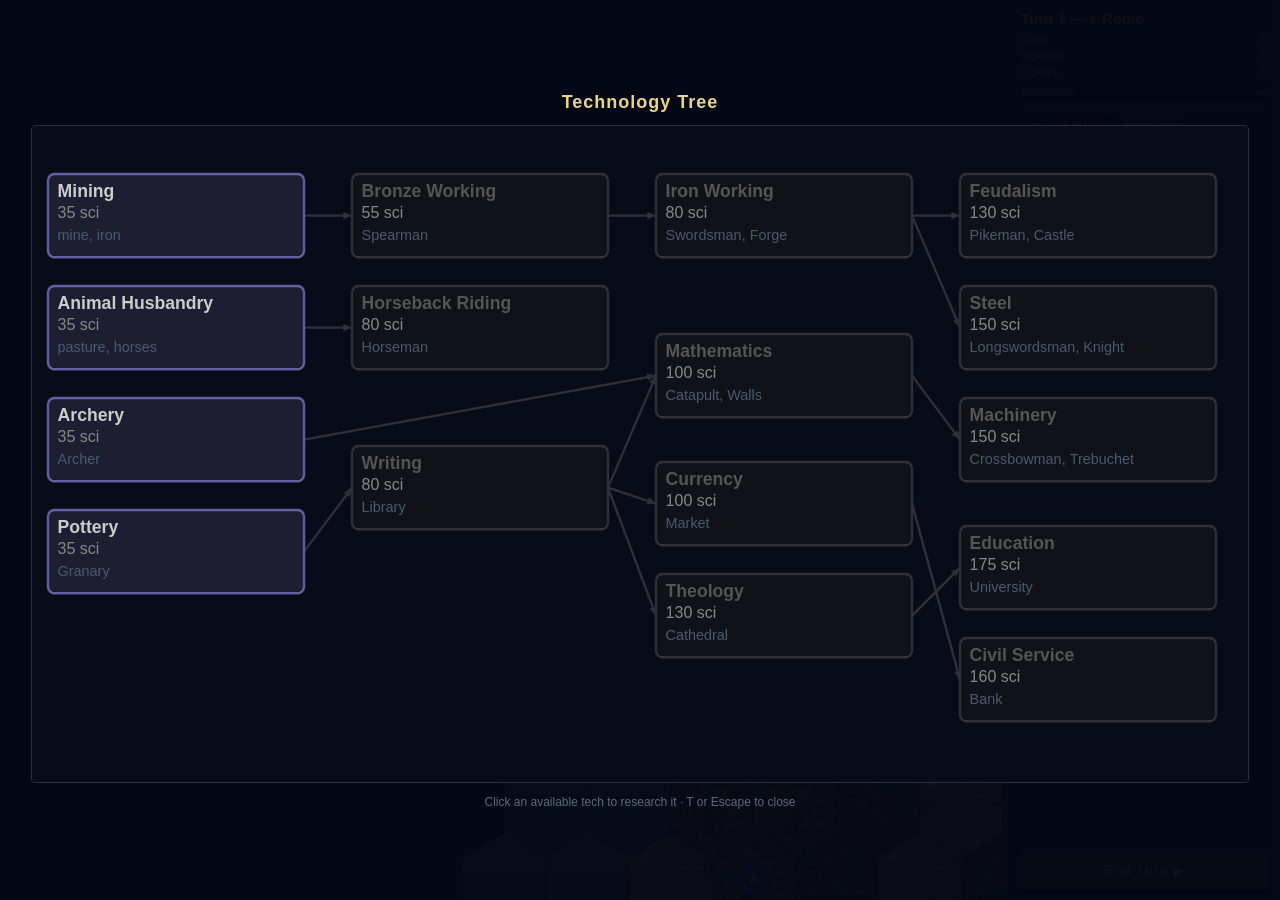
==== commit a82ab98f: "victory screen" ====
--- a/civ_lite_html/index.html
+++ b/civ_lite_html/index.html
@@ -211,11 +211,43 @@
         #tech-overlay-title { color: #e8d48b; font-size: 18px; font-weight: 700; letter-spacing: 1px; }
         #tech-overlay-hint { color: #5a6a80; font-size: 12px; }
         #tech-tree-canvas { border: 1px solid #2a3040; border-radius: 4px; cursor: pointer; }
+
+        /* Victory overlay */
+        #victory-overlay {
+            position: fixed; inset: 0; z-index: 300;
+            background: rgba(0,0,0,0.88);
+            display: flex; align-items: center; justify-content: center;
+        }
+        #victory-overlay.hidden { display: none; }
+        #victory-inner { display: flex; flex-direction: column; align-items: center; gap: 14px; }
+        #victory-title {
+            color: #ffd700; font-size: 72px; font-weight: 900; letter-spacing: 4px;
+            text-shadow: 0 0 40px #ffd70066;
+        }
+        #victory-subtitle { font-size: 26px; font-weight: 600; }
+        #victory-sep { width: 640px; height: 1px; background: #3a3a6a; margin: 2px 0; }
+        #victory-graph { border: 1px solid #3a3a5a; border-radius: 4px; }
+        #victory-new-game {
+            margin-top: 6px; padding: 10px 36px; font-size: 16px;
+            background: #6e1a1a; border: 2px solid #c84040; color: #fff;
+            cursor: pointer; border-radius: 4px;
+        }
+        #victory-new-game:hover { background: #9e2a2a; }
     </style>
 </head>
 <body>
 
 <canvas id="game-canvas"></canvas>
+
+<div id="victory-overlay" class="hidden">
+    <div id="victory-inner">
+        <div id="victory-title">VICTORY!</div>
+        <div id="victory-subtitle"></div>
+        <div id="victory-sep"></div>
+        <canvas id="victory-graph"></canvas>
+        <button id="victory-new-game">New Game</button>
+    </div>
+</div>
 
 <div id="tech-overlay" class="hidden">
     <div id="tech-overlay-inner">
@@ -366,11 +398,150 @@
 // Last combat/event message
 let lastMsg = '';
 
+// Score history: array of [p0, p1, p2, p3] snapshots, one per game turn
+let scoreHistory = [];
+
+// ============================================================
+// Score + Victory
+// ============================================================
+
+function computeScore(civ) {
+    if (civ.isEliminated) return 0;
+    let score = 0;
+    score += civ.cities.length * 50;
+    score += civ.cities.reduce((s, c) => s + c.population, 0) * 20;
+    score += civ.units.filter(u => !u.isCivilian)
+                      .reduce((s, u) => s + UNIT_DEFS[u.unitType].strength, 0) * 3;
+    score += civ.techsResearched.size * 20;
+    score += [...game.tiles.values()].filter(t => t.owner === civ.playerIndex).length;
+    score += Math.trunc(civ.gold / 10);
+    for (const city of civ.cities)
+        for (const bKey of city.buildings) {
+            const b = BUILDING_DEFS[bKey]; if (!b) continue;
+            const eff = b.effects ?? {};
+            score += (eff.food_per_turn    ?? 0) * 4;
+            score += (eff.prod_per_turn    ?? 0) * 5;
+            score += (eff.gold_per_turn    ?? 0) * 3;
+            score += (eff.science_per_turn ?? 0) * 6;
+            score += (eff.culture_per_turn ?? 0) * 2;
+            score += (b.defense            ?? 0) * 8;
+        }
+    return score;
+}
+
+function recordScores() {
+    scoreHistory.push(game.civs.map(civ => computeScore(civ)));
+}
+
+function showVictoryScreen(winnerIdx) {
+    const civ = game.civs[winnerIdx];
+    document.getElementById('victory-subtitle').textContent =
+        `${civ.name} achieves Domination!`;
+    document.getElementById('victory-subtitle').style.color = PLAYER_COLORS[winnerIdx];
+    document.getElementById('victory-overlay').classList.remove('hidden');
+    _drawVictoryGraph();
+}
+
+function _drawVictoryGraph() {
+    const canvas = document.getElementById('victory-graph');
+    const W = Math.min(window.innerWidth - 80, 760);
+    const H = 220;
+    canvas.width  = W;
+    canvas.height = H;
+
+    const ctx = canvas.getContext('2d');
+    ctx.fillStyle = '#08080f';
+    ctx.fillRect(0, 0, W, H);
+
+    if (scoreHistory.length < 2) return;
+
+    const PAD_L = 52, PAD_R = 20, PAD_T = 28, PAD_B = 30;
+    const pw = W - PAD_L - PAD_R;
+    const ph = H - PAD_T - PAD_B;
+    const px = PAD_L, py = PAD_T;
+
+    const maxScore = Math.max(1, ...scoreHistory.flatMap(t => t));
+    const numTurns = scoreHistory.length;
+
+    // Title
+    ctx.fillStyle = '#9090b8';
+    ctx.font = '13px sans-serif';
+    ctx.textBaseline = 'top';
+    ctx.fillText('Score History', px, 8);
+
+    // Grid lines
+    ctx.strokeStyle = '#1c1c30';
+    ctx.lineWidth = 1;
+    for (let i = 0; i <= 5; i++) {
+        const gy = py + ph - Math.round(ph * i / 5);
+        ctx.beginPath(); ctx.moveTo(px, gy); ctx.lineTo(px + pw, gy); ctx.stroke();
+        ctx.fillStyle = '#5a5a7a';
+        ctx.font = '11px sans-serif';
+        ctx.textBaseline = 'middle';
+        ctx.textAlign = 'right';
+        ctx.fillText(Math.round(maxScore * i / 5), px - 4, gy);
+    }
+
+    // Plot border
+    ctx.strokeStyle = '#323258';
+    ctx.lineWidth = 1;
+    ctx.strokeRect(px, py, pw, ph);
+
+    // Civ score lines
+    for (let ci = 0; ci < game.civs.length; ci++) {
+        const color = PLAYER_COLORS[ci];
+        ctx.strokeStyle = game.civs[ci].isEliminated ? '#444' : color;
+        ctx.lineWidth = 2;
+        ctx.beginPath();
+        for (let ti = 0; ti < numTurns; ti++) {
+            const x = px + Math.round(ti * pw / Math.max(1, numTurns - 1));
+            const y = py + ph - Math.round(scoreHistory[ti][ci] * ph / maxScore);
+            ti === 0 ? ctx.moveTo(x, y) : ctx.lineTo(x, y);
+        }
+        ctx.stroke();
+    }
+
+    // X-axis labels
+    ctx.fillStyle = '#5a5a7a';
+    ctx.font = '11px sans-serif';
+    ctx.textBaseline = 'top';
+    ctx.textAlign = 'left';
+    ctx.fillText('Turn 1', px, py + ph + 6);
+    ctx.textAlign = 'right';
+    ctx.fillText(`Turn ${numTurns}`, px + pw, py + ph + 6);
+
+    // Legend (top-right inside plot)
+    const lx = px + pw - 130, ly = py + 6;
+    ctx.textAlign = 'left';
+    ctx.textBaseline = 'middle';
+    for (let ci = 0; ci < game.civs.length; ci++) {
+        const row   = ly + ci * 18;
+        const color = game.civs[ci].isEliminated ? '#444' : PLAYER_COLORS[ci];
+        ctx.fillStyle = color;
+        ctx.fillRect(lx, row - 5, 18, 10);
+        ctx.fillStyle = '#ccc';
+        ctx.font = '11px sans-serif';
+        const label = game.civs[ci].isEliminated
+            ? `${PLAYER_NAMES[ci]} (elim)`
+            : `${PLAYER_NAMES[ci]}: ${scoreHistory[scoreHistory.length - 1][ci]}`;
+        ctx.fillText(label, lx + 22, row);
+    }
+}
+
+document.getElementById('victory-new-game').addEventListener('click', () => {
+    document.getElementById('victory-overlay').classList.add('hidden');
+    scoreHistory = [];
+    const seed = Math.floor(Math.random() * 1_000_000);
+    document.getElementById('seed-input').value = seed;
+    initGame(seed);
+});
+
 // ============================================================
 // Init / New Game
 // ============================================================
 
 function initGame(seed) {
+    scoreHistory = [];
     game = new Game({ seed });
     if (!_rendererReady) {
         renderer = new HexRenderer(canvas, PLAYER_COLORS);
@@ -475,6 +646,7 @@
             deselect();
             renderer.draw();
             updateSidebar();
+            if (game.winner !== null) { recordScores(); showVictoryScreen(game.winner); }
             return;
         }
     }
@@ -1044,7 +1216,14 @@
         game.endTurn();
     }
 
+    // Record scores once per round (when human player's turn begins)
+    recordScores();
+
     renderer.knownTechs = game.currentCiv().techsResearched;
+    renderer.draw();
+    updateSidebar();
+
+    if (game.winner !== null) { showVictoryScreen(game.winner); return; }
 
     // Prompt for research if the now-active human civ has nothing queued
     const civ = game.currentCiv();
@@ -1054,9 +1233,6 @@
     } else {
         closeTechTree();
     }
-
-    renderer.draw();
-    updateSidebar();
 }
 </script>
 </body>
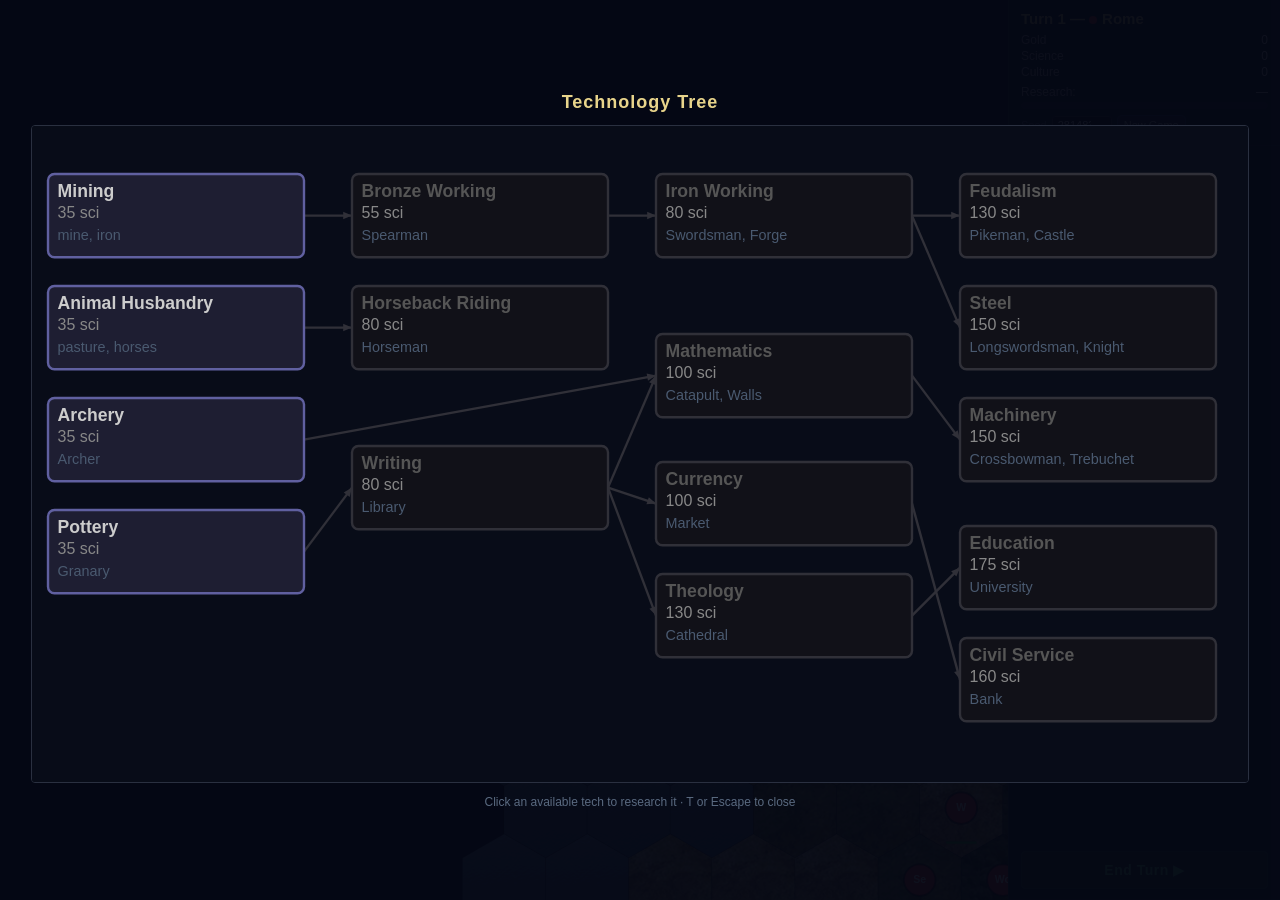
==== commit 33ea7825: "stats window" ====
--- a/civ_lite_html/index.html
+++ b/civ_lite_html/index.html
@@ -212,6 +212,34 @@
         #tech-overlay-hint { color: #5a6a80; font-size: 12px; }
         #tech-tree-canvas { border: 1px solid #2a3040; border-radius: 4px; cursor: pointer; }
 
+        /* Stats overlay */
+        #stats-overlay {
+            position: fixed; inset: 0; z-index: 250;
+            background: rgba(0,0,5,0.82);
+            display: flex; align-items: center; justify-content: center;
+        }
+        #stats-overlay.hidden { display: none; }
+        #stats-inner {
+            background: rgba(20,20,30,0.97);
+            border: 2px solid #646482;
+            border-radius: 6px;
+            overflow: hidden;
+            min-width: 580px;
+        }
+        #stats-table { width: 100%; border-collapse: collapse; }
+        #stats-table th {
+            padding: 10px 16px; font-size: 14px; font-weight: 700; text-align: center;
+            border-bottom: 1px solid #505068;
+        }
+        #stats-table th:first-child { text-align: left; min-width: 148px; }
+        #stats-table td {
+            padding: 5px 16px; font-size: 13px; text-align: center; height: 32px;
+        }
+        #stats-table td:first-child { text-align: left; color: #b4b4b4; }
+        .stats-stripe { background: rgba(255,255,255,0.05); }
+        .stats-leader { background: rgba(255,200,0,0.14) !important; }
+        #stats-hint { color: #646478; font-size: 11px; text-align: right; padding: 5px 10px; }
+
         /* Victory overlay */
         #victory-overlay {
             position: fixed; inset: 0; z-index: 300;
@@ -246,6 +274,16 @@
         <div id="victory-sep"></div>
         <canvas id="victory-graph"></canvas>
         <button id="victory-new-game">New Game</button>
+    </div>
+</div>
+
+<div id="stats-overlay" class="hidden">
+    <div id="stats-inner">
+        <table id="stats-table">
+            <thead><tr id="stats-header-row"></tr></thead>
+            <tbody id="stats-body"></tbody>
+        </table>
+        <div id="stats-hint">S or Escape — close</div>
     </div>
 </div>
 
@@ -537,6 +575,107 @@
 });
 
 // ============================================================
+// Stats window
+// ============================================================
+
+const STAT_ROWS = [
+    { label: 'Military Strength', key: 'mil_str',  color: '#ff7878' },
+    { label: 'Gold',              key: 'gold',      color: '#ffd700' },
+    { label: 'Gold / Turn',       key: 'gpt',       color: '#dcb900' },
+    { label: 'Cities',            key: 'cities',    color: '#b4dcff' },
+    { label: 'Population',        key: 'pop',       color: '#8cdc8c' },
+    { label: 'Science / Turn',    key: 'sci_pt',    color: '#78b4ff' },
+    { label: 'Production / Turn', key: 'ppt',       color: '#e08840' },
+    { label: 'Techs Researched',  key: 'techs',     color: '#c88cff' },
+    { label: 'Territory',         key: 'territory', color: '#a0c8a0' },
+    { label: 'Score',             key: 'score',     color: '#ffc850' },
+    { label: 'Capital HP',        key: 'cap_hp',    color: '#ff6464' },
+];
+
+function _buildCivStats(civ) {
+    if (civ.isEliminated) return null;
+    const milStr    = civ.units.filter(u => !u.isCivilian)
+                               .reduce((s, u) => s + UNIT_DEFS[u.unitType].strength, 0);
+    const territory = [...game.tiles.values()].filter(t => t.owner === civ.playerIndex).length;
+    const allYields = civ.cities.map(c => computeCityYields(c, game.tiles, civ));
+    const gpt = allYields.reduce((s, y) => s + y.gold, 0);
+    const spt = allYields.reduce((s, y) => s + y.science, 0);
+    const ppt = allYields.reduce((s, y) => s + y.prod, 0);
+    return {
+        mil_str:   milStr,
+        gold:      civ.gold,
+        gpt,
+        cities:    civ.cities.length,
+        pop:       civ.cities.reduce((s, c) => s + c.population, 0),
+        sci_pt:    spt,
+        ppt,
+        techs:     civ.techsResearched.size,
+        territory,
+        score:     computeScore(civ),
+        cap_hp:    civ.originalCapital?.hp ?? 0,
+    };
+}
+
+function openStats() {
+    const overlay = document.getElementById('stats-overlay');
+    overlay.classList.remove('hidden');
+
+    const civStats = game.civs.map(civ => _buildCivStats(civ));
+
+    // Header row
+    const hdr = document.getElementById('stats-header-row');
+    hdr.innerHTML = '<th></th>';
+    for (const civ of game.civs) {
+        const th = document.createElement('th');
+        th.textContent = civ.isEliminated ? `${civ.name} (elim)` : civ.name;
+        th.style.color = civ.isEliminated ? '#5a5a5a' : PLAYER_COLORS[civ.playerIndex];
+        hdr.appendChild(th);
+    }
+
+    // Body rows
+    const tbody = document.getElementById('stats-body');
+    tbody.innerHTML = '';
+    STAT_ROWS.forEach(({ label, key, color }, rowIdx) => {
+        const tr = document.createElement('tr');
+        if (rowIdx % 2 === 0) tr.className = 'stats-stripe';
+
+        const tdLabel = document.createElement('td');
+        tdLabel.textContent = label;
+        tr.appendChild(tdLabel);
+
+        // Find best value among active civs
+        const activeVals = civStats.filter(Boolean).map(s => s[key]);
+        const best = activeVals.length ? Math.max(...activeVals) : null;
+
+        for (const civ of game.civs) {
+            const td = document.createElement('td');
+            const stats = civStats[civ.playerIndex];
+            if (!stats) {
+                td.textContent = '—';
+                td.style.color = '#4a4a4a';
+            } else {
+                const v = stats[key];
+                const isLeader = best !== null && v === best;
+                if (isLeader) td.classList.add('stats-leader');
+                if (key === 'gpt') {
+                    td.textContent = v > 0 ? `+${v}` : String(v);
+                    td.style.color = v > 0 ? '#64dc64' : v < 0 ? '#ff5050' : '#888';
+                } else {
+                    td.textContent = String(v);
+                    td.style.color = isLeader ? '#ffe850' : color;
+                }
+            }
+            tr.appendChild(td);
+        }
+        tbody.appendChild(tr);
+    });
+}
+
+function closeStats() {
+    document.getElementById('stats-overlay').classList.add('hidden');
+}
+
+// ============================================================
 // Init / New Game
 // ============================================================
 
@@ -1124,9 +1263,17 @@
             break;
 
         case 'Escape':
+            closeStats();
             closeTechTree();
             deselect(); renderer.draw(); updateSidebar();
             break;
+
+        case 's': case 'S': {
+            const _so = document.getElementById('stats-overlay');
+            if (_so.classList.contains('hidden')) openStats();
+            else closeStats();
+            break;
+        }
 
         case 't': case 'T': {
             const _overlay = document.getElementById('tech-overlay');
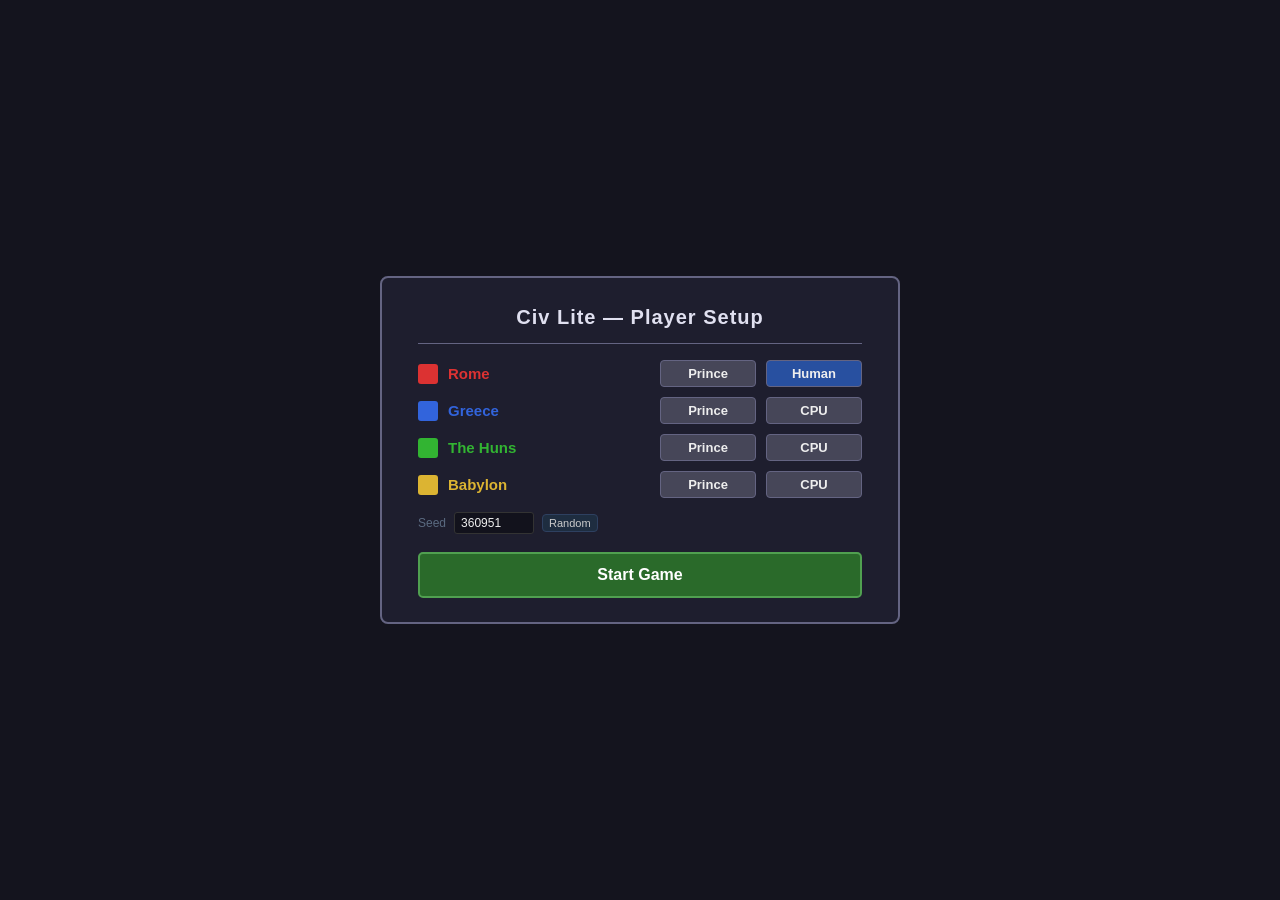
==== commit 71a13e12: "difficulty levels" ====
--- a/civ_lite_html/index.html
+++ b/civ_lite_html/index.html
@@ -199,6 +199,53 @@
         /* Scrollable list inside panel */
         .scroll-list { max-height: 180px; overflow-y: auto; }
 
+        /* Setup screen */
+        #setup-overlay {
+            position: fixed; inset: 0; z-index: 400;
+            background: #14141e;
+            display: flex; align-items: center; justify-content: center;
+        }
+        #setup-overlay.hidden { display: none; }
+        #setup-inner {
+            background: #1e1e2e; border: 2px solid #646482; border-radius: 8px;
+            padding: 28px 36px 24px; width: 520px;
+        }
+        #setup-title {
+            color: #e0e0f0; font-size: 20px; font-weight: 700;
+            text-align: center; margin-bottom: 14px; letter-spacing: 1px;
+        }
+        #setup-sep { height: 1px; background: #646482; margin-bottom: 16px; }
+        .setup-row {
+            display: flex; align-items: center; gap: 10px; margin-bottom: 10px;
+        }
+        .setup-swatch { width: 20px; height: 20px; border-radius: 3px; flex-shrink: 0; }
+        .setup-name { flex: 1; font-size: 15px; font-weight: 600; }
+        .setup-diff-btn, .setup-cpu-btn {
+            padding: 5px 0; width: 96px; font-size: 13px; font-weight: 600;
+            border: 1px solid #646482; border-radius: 4px; color: #eee; cursor: pointer;
+        }
+        .setup-diff-btn.prince  { background: #464658; }
+        .setup-diff-btn.king    { background: #7a6418; }
+        .setup-diff-btn.emperor { background: #783232; }
+        .setup-diff-btn:hover   { filter: brightness(1.3); }
+        .setup-cpu-btn.human  { background: #2850a0; }
+        .setup-cpu-btn.cpu    { background: #464658; }
+        .setup-cpu-btn:hover  { filter: brightness(1.3); }
+        #setup-seed-row {
+            display: flex; align-items: center; gap: 8px;
+            margin-top: 14px; font-size: 12px; color: #5a6a80;
+        }
+        #setup-seed-input {
+            width: 80px; background: rgba(0,0,0,0.4); border: 1px solid #333;
+            border-radius: 3px; color: #eee; font-size: 12px; padding: 3px 6px;
+        }
+        #setup-start {
+            display: block; width: 100%; margin-top: 18px; padding: 12px;
+            font-size: 16px; font-weight: 700; background: #2a6a2a;
+            border: 2px solid #50a050; border-radius: 5px; color: #fff; cursor: pointer;
+        }
+        #setup-start:hover { background: #3a8a3a; }
+
         /* Tech tree overlay */
         #tech-overlay {
             position: fixed; inset: 0; z-index: 200;
@@ -264,6 +311,20 @@
     </style>
 </head>
 <body>
+
+<div id="setup-overlay">
+    <div id="setup-inner">
+        <div id="setup-title">Civ Lite — Player Setup</div>
+        <div id="setup-sep"></div>
+        <div id="setup-rows"></div>
+        <div id="setup-seed-row">
+            <label>Seed</label>
+            <input id="setup-seed-input" type="number">
+            <button onclick="document.getElementById('setup-seed-input').value = Math.floor(Math.random()*1000000)" style="font-size:11px;padding:2px 6px">Random</button>
+        </div>
+        <button id="setup-start">Start Game</button>
+    </div>
+</div>
 
 <canvas id="game-canvas"></canvas>
 
@@ -568,10 +629,7 @@
 
 document.getElementById('victory-new-game').addEventListener('click', () => {
     document.getElementById('victory-overlay').classList.add('hidden');
-    scoreHistory = [];
-    const seed = Math.floor(Math.random() * 1_000_000);
-    document.getElementById('seed-input').value = seed;
-    initGame(seed);
+    openSetup();
 });
 
 // ============================================================
@@ -676,12 +734,80 @@
 }
 
 // ============================================================
+// Setup screen
+// ============================================================
+
+const _setupState = {
+    isCpu:       [false, true, true, true],
+    difficulty:  ['prince', 'prince', 'prince', 'prince'],
+};
+const _DIFFICULTIES = ['prince', 'king', 'emperor'];
+const _DIFF_BG = { prince: '#464658', king: '#7a6418', emperor: '#783232' };
+
+function openSetup() {
+    const seed = Math.floor(Math.random() * 1_000_000);
+    document.getElementById('setup-seed-input').value = seed;
+    document.getElementById('seed-input').value = seed;
+    document.getElementById('setup-overlay').classList.remove('hidden');
+    _renderSetupRows();
+}
+
+function _renderSetupRows() {
+    const container = document.getElementById('setup-rows');
+    container.innerHTML = '';
+    for (let i = 0; i < 4; i++) {
+        const row = document.createElement('div');
+        row.className = 'setup-row';
+
+        const swatch = document.createElement('div');
+        swatch.className = 'setup-swatch';
+        swatch.style.background = PLAYER_COLORS[i];
+        row.appendChild(swatch);
+
+        const name = document.createElement('div');
+        name.className = 'setup-name';
+        name.textContent = PLAYER_NAMES[i];
+        name.style.color = PLAYER_COLORS[i];
+        row.appendChild(name);
+
+        const diffBtn = document.createElement('button');
+        const diff = _setupState.difficulty[i];
+        diffBtn.className = `setup-diff-btn ${diff}`;
+        diffBtn.textContent = diff.charAt(0).toUpperCase() + diff.slice(1);
+        diffBtn.addEventListener('click', () => {
+            const idx = _DIFFICULTIES.indexOf(_setupState.difficulty[i]);
+            _setupState.difficulty[i] = _DIFFICULTIES[(idx + 1) % 3];
+            _renderSetupRows();
+        });
+        row.appendChild(diffBtn);
+
+        const cpuBtn = document.createElement('button');
+        cpuBtn.className = `setup-cpu-btn ${_setupState.isCpu[i] ? 'cpu' : 'human'}`;
+        cpuBtn.textContent = _setupState.isCpu[i] ? 'CPU' : 'Human';
+        cpuBtn.addEventListener('click', () => {
+            _setupState.isCpu[i] = !_setupState.isCpu[i];
+            _renderSetupRows();
+        });
+        row.appendChild(cpuBtn);
+
+        container.appendChild(row);
+    }
+}
+
+document.getElementById('setup-start').addEventListener('click', () => {
+    const seed = parseInt(document.getElementById('setup-seed-input').value, 10) || 0;
+    document.getElementById('seed-input').value = seed;
+    document.getElementById('setup-overlay').classList.add('hidden');
+    initGame(seed, [..._setupState.isCpu], [..._setupState.difficulty]);
+});
+
+// ============================================================
 // Init / New Game
 // ============================================================
 
-function initGame(seed) {
+function initGame(seed, cpuFlags = null, difficultyFlags = null) {
     scoreHistory = [];
-    game = new Game({ seed });
+    game = new Game({ seed, cpuFlags, difficultyFlags });
     if (!_rendererReady) {
         renderer = new HexRenderer(canvas, PLAYER_COLORS);
         renderer.onClick = handleClick;
@@ -695,14 +821,11 @@
     renderer.draw();
 }
 
-// Start with a random seed each page load
-const _startSeed = Math.floor(Math.random() * 1_000_000);
-document.getElementById('seed-input').value = _startSeed;
-initGame(_startSeed);
+// Show setup screen on page load
+openSetup();
 
 document.getElementById('new-map-btn').addEventListener('click', () => {
-    const seed = parseInt(document.getElementById('seed-input').value, 10) || 0;
-    initGame(seed);
+    openSetup();
 });
 document.getElementById('seed-input').addEventListener('keydown', e => {
     if (e.key === 'Enter') document.getElementById('new-map-btn').click();
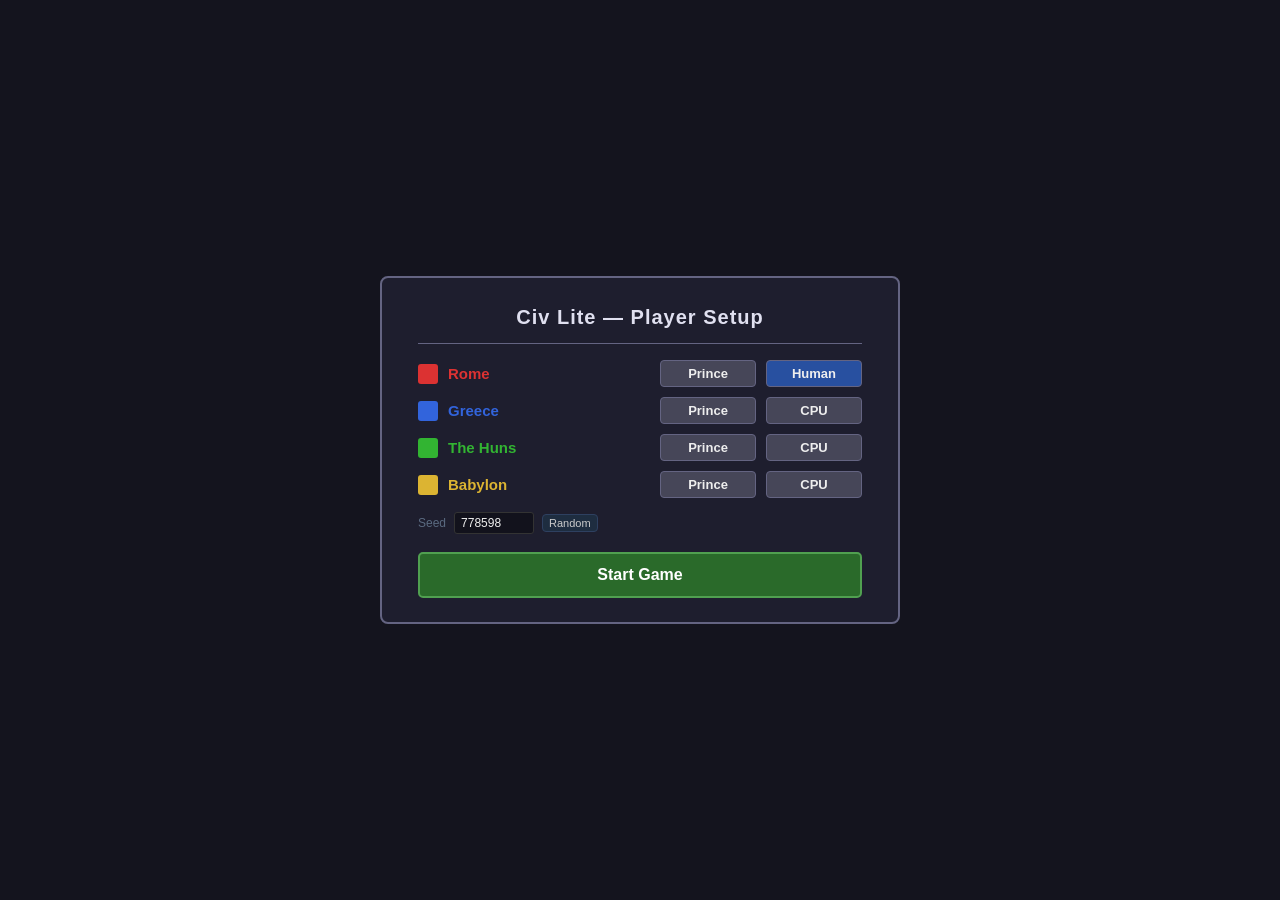
==== commit cde04b09: "purchusing unit, buildings" ====
--- a/civ_lite_html/index.html
+++ b/civ_lite_html/index.html
@@ -141,7 +141,14 @@
         }
         .prod-item:hover { background: #1e2a40; border-color: #3a4a60; }
         .prod-item.active { border-color: #e8d48b; background: #1e2820; }
-        .prod-item .cost { color: #e8d48b; font-size: 11px; }
+        .prod-item .cost { color: #e8d48b; font-size: 11px; margin-left: 8px; margin-right: auto; }
+        .prod-item .buy-btn {
+            margin-left: auto; padding: 1px 6px; font-size: 10px;
+            background: #3a2a00; border: 1px solid #8a6a00; border-radius: 3px;
+            color: #ffd060; cursor: pointer; white-space: nowrap; flex-shrink: 0;
+        }
+        .prod-item .buy-btn:hover { background: #5a4000; }
+        .prod-item .buy-btn:disabled { opacity: 0.35; cursor: default; }
 
         /* Messages */
         #msg-text {
@@ -1195,11 +1202,23 @@
     for (const item of buildable) {
         const el = document.createElement('div');
         el.className = 'prod-item' + (city.productionQueue[0] === item.key ? ' active' : '');
-        el.innerHTML = `<span>${item.name}</span><span class="cost">${item.cost}⚙</span>`;
-        el.addEventListener('click', () => {
+        const goldCost = item.cost * 2;
+        const canAfford = civ.gold >= goldCost;
+        el.innerHTML = `<span>${item.name}</span><span class="cost">${item.cost}⚙</span><button class="buy-btn" ${canAfford ? '' : 'disabled'} title="Purchase for ${goldCost} gold">${goldCost}g</button>`;
+        el.addEventListener('click', (e) => {
+            if (e.target.classList.contains('buy-btn')) return;
             city.productionQueue = [item.key];
             city.productionProgress = 0;
             renderCityPanel(city, civ);
+        });
+        el.querySelector('.buy-btn').addEventListener('click', (e) => {
+            e.stopPropagation();
+            if (!canAfford) return;
+            const [ok] = game.buyItem(city, item.key);
+            if (ok) {
+                renderCityPanel(city, civ);
+                renderSidebar();
+            }
         });
         list.appendChild(el);
     }
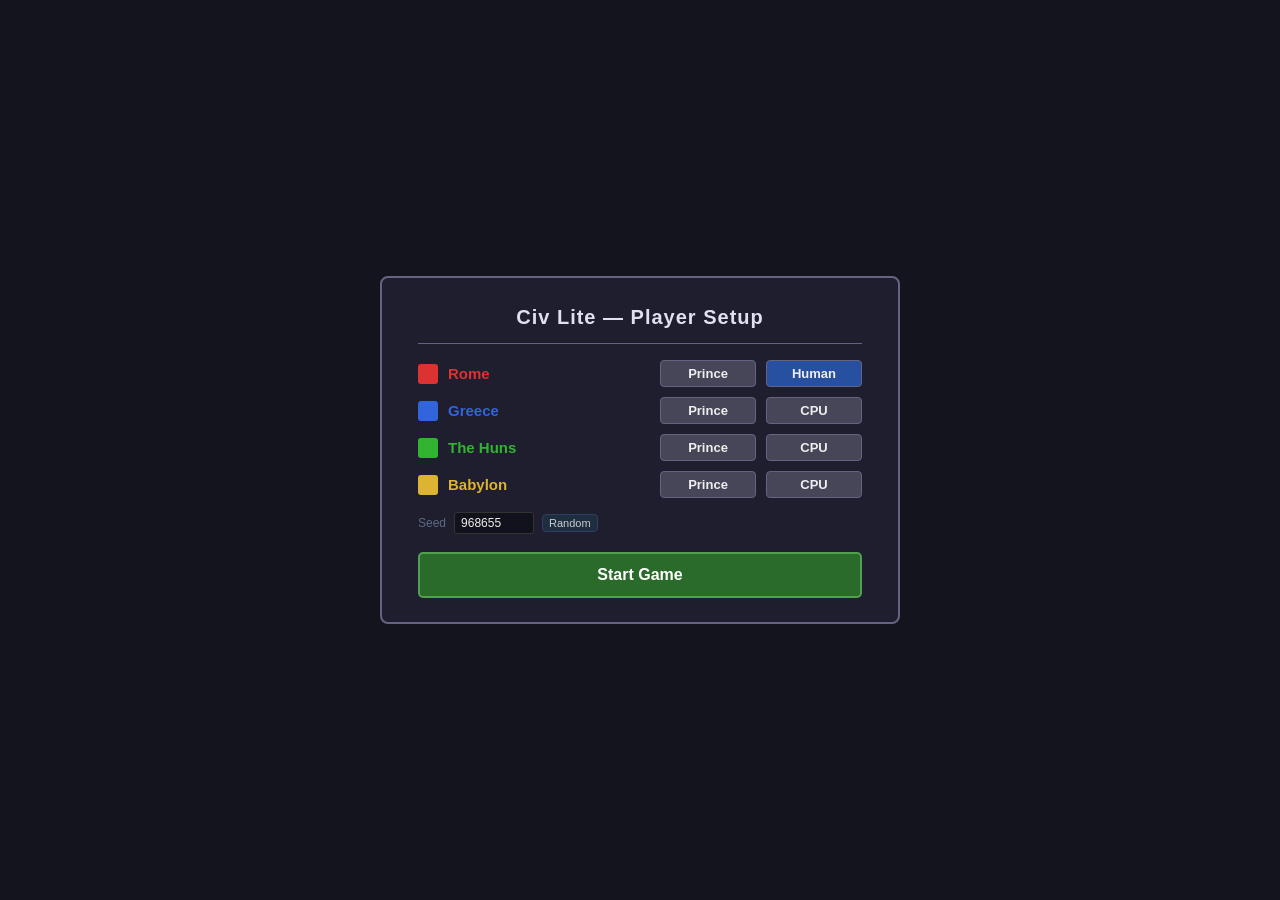
==== commit 40124531: "js beta v0.99" ====
--- a/civ_lite_html/index.html
+++ b/civ_lite_html/index.html
@@ -1498,13 +1498,27 @@
         prevCiv.pendingMessages = [];
     }
 
-    // Run CPU turns
-    while (game.currentCiv().isCpu && !game.winner) {
+    // Disable end-turn button while AI is running
+    const endBtn = document.getElementById('end-turn-btn');
+    endBtn.disabled = true;
+
+    function _runNextCpu() {
+        if (!game.currentCiv().isCpu || game.winner) {
+            endBtn.disabled = false;
+            _afterAllCpu();
+            return;
+        }
         const cpuCiv = game.currentCiv();
         aiTakeTurn(game, cpuCiv);
         game.endTurn();
-    }
-
+        renderer.draw();
+        setTimeout(_runNextCpu, 100);
+    }
+
+    _runNextCpu();
+}
+
+function _afterAllCpu() {
     // Record scores once per round (when human player's turn begins)
     recordScores();
 
